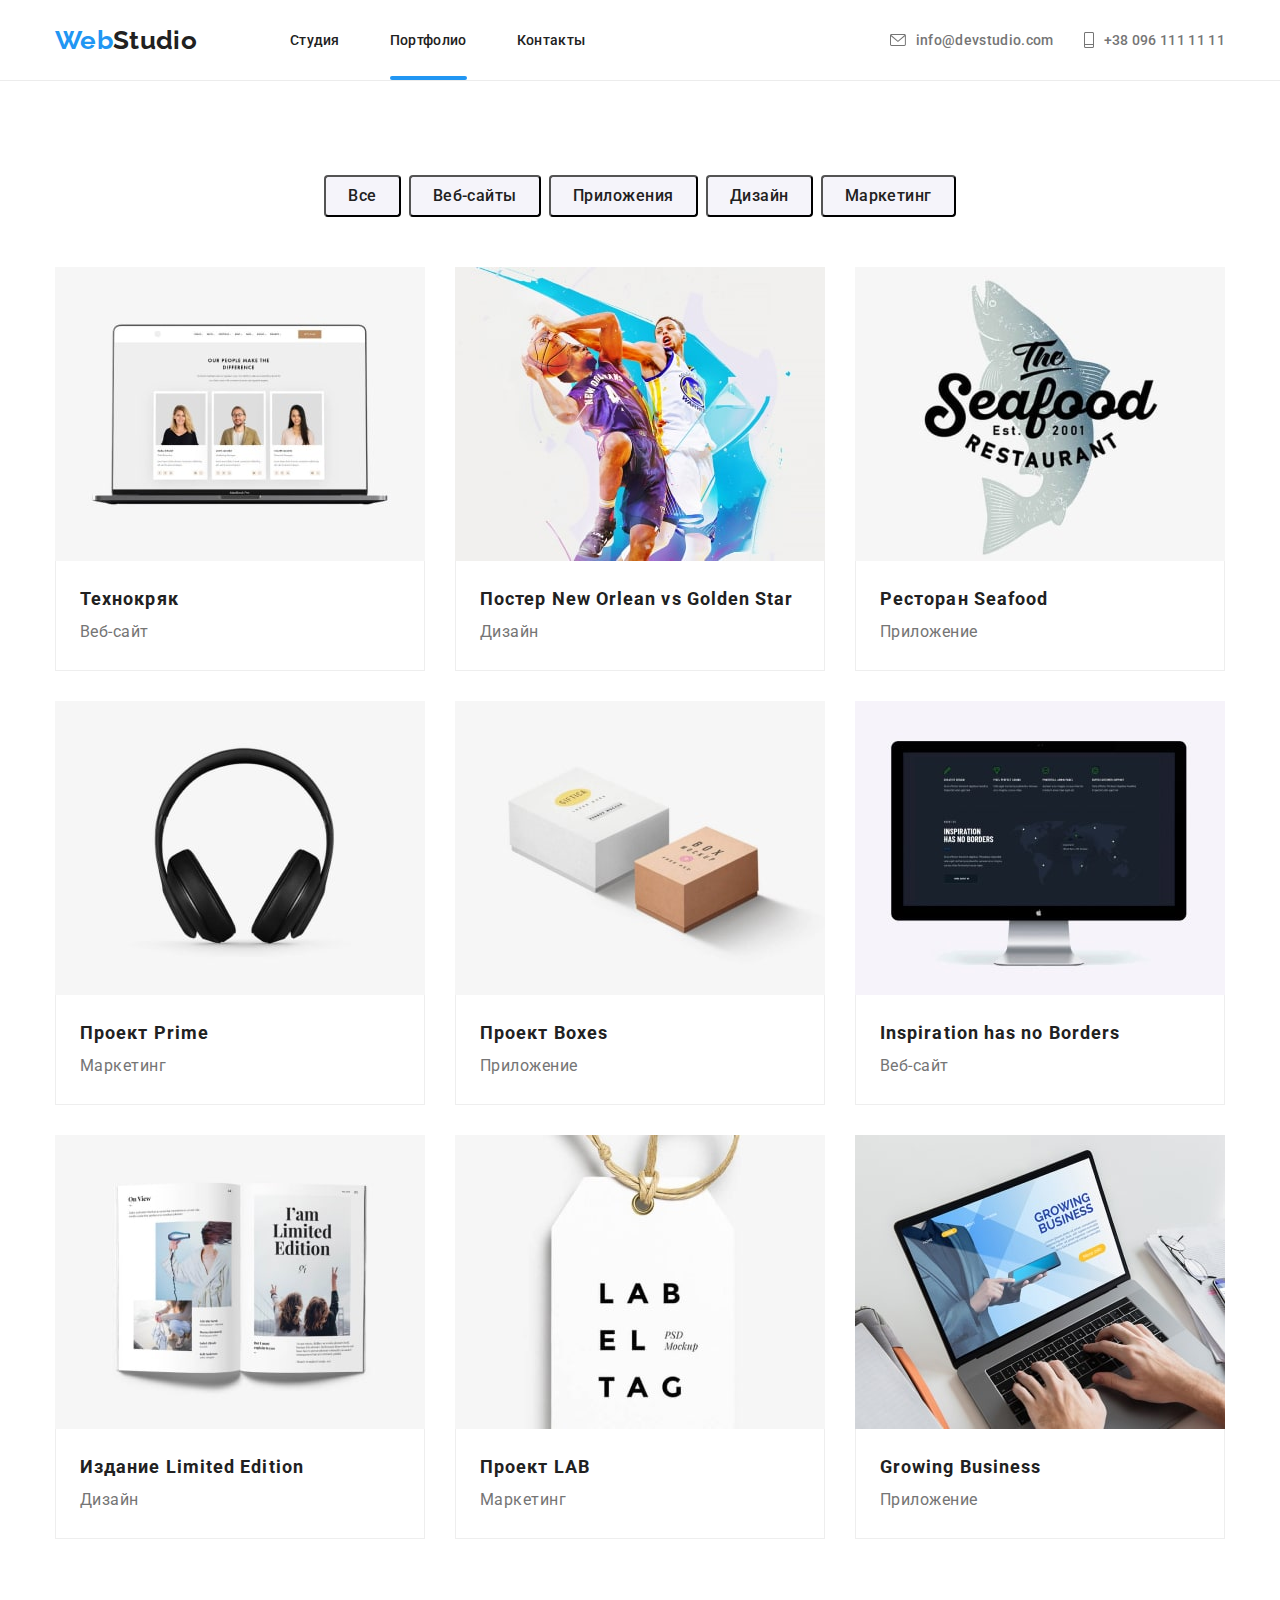
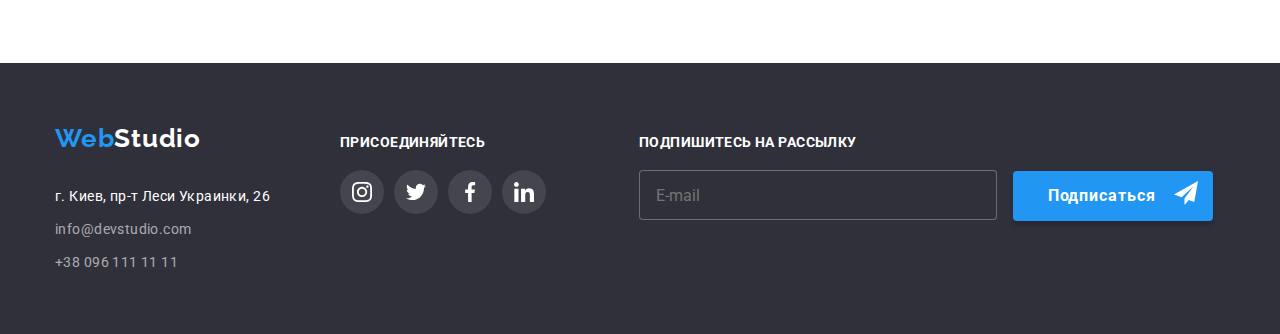
==== portfolio.html @ abc56650 "copy hw6" ====
<!DOCTYPE html>
<html lang="ru">
<head>
    <meta charset="UTF-8">
    <meta http-equiv="X-UA-Compatible" content="IE=edge">
    <meta name="viewport" content="width=device-width, initial-scale=1.0">
    <title>Document</title>
    <link rel="stylesheet" href="css/modern-normalize.css">
    <link rel="stylesheet" href="css/style.css">
    <link href="https://fonts.googleapis.com/css2?family=Raleway:wght@700&family=Roboto:wght@400;500;700;900&display=swap" rel="stylesheet">
</head>
<body>
    <header class="header header-portfolio">
        
        <div class="container header-container">
            <nav class="header-navigation">
                    <a class="navigation-logo" href="#"><span class="logo-blue">Web</span>Studio</a>
                    <ul class="navigation-list">
                        <li  class="navigation-item"><a class="navigation-link" href="index.html">Студия</a></li>
                        <li  class="navigation-item"><a class="navigation-link underline" href="portfolio.html">Портфолио</a></li>
                        <li  class="navigation-item"><a class="navigation-link" href="#">Контакты</a></li>
                    </ul>
            </nav>
            <div class="header-contacts">
                    <div class="header-contacts-container">
                            <a class="header-contact" href="mailto:ifo@devstudio.com">
                                    <svg class="icon-contact icon-email">
                                        <use  href="./images/sprite.svg#icon-email">
                                    </use>
                                </svg>info@devstudio.com
                            </a>
                    </div>
                    <div class="header-contacts-container">
                            <a class="header-contact" href="tel:+380961111111">
                                <svg class="icon-contact icon-phone">
                                    <use  href="./images/sprite.svg#icon-phone"></use>
                                </svg>+38 096 111 11 11
                            </a>
                    </div>
    
            </div>    
        </div>
</header>
    <main>

        <!-- ---------------------------------------------------------PORTFOLIO--------------------------------------------------------- -->
        <section class="portfolio">
            
            <div class="container">
                <ul class="portfolio-menu-list">
                    <li class="portfolio-menu-item"><button class="portfolio-menu-button" type="button">Все</button></li>
                    <li class="portfolio-menu-item"><button class="portfolio-menu-button" type="button">Веб-сайты</button></li>
                    <li class="portfolio-menu-item"><button class="portfolio-menu-button" type="button">Приложения</button></li>
                    <li class="portfolio-menu-item"><button class="portfolio-menu-button" type="button">Дизайн</button></li>
                    <li class="portfolio-menu-item"><button class="portfolio-menu-button" type="button">Маркетинг</button></li>
                </ul>
            
            
                <ul class="portfolio-list">
                    <li class="portfolio-item" >
                        <div class="portfolio-img-container">
                            <img src="./images/img8.jpg" alt="Ноутбук" width="370" height="294">
                            <p class="portfolio-img-text">Технокряк это современная площадка распространения коронавируса. Компании используют эту платформу для цифрового шпионажа и атак на защищённые сервера конкурентов.</p>
                        </div>
                        <div class="portfolio-title-container">
                            <h3 class="portfolio-item-title">Технокряк</h3>
                            <p class="portfolio-item-product">Веб-сайт</p>
                        </div>
                    </li>
                    <li class="portfolio-item" >
                        <div class="portfolio-img-container">
                            <img src="./images/img9.jpg" alt="Баскетбол" width="370" height="294">
                            <p class="portfolio-img-text">Технокряк это современная площадка распространения коронавируса. Компании используют эту платформу для цифрового шпионажа и атак на защищённые сервера конкурентов.</p>
                        </div>
                        <div class="portfolio-title-container">
                            <h3 class="portfolio-item-title">Постер New Orlean vs Golden Star</h3>
                            <p class="portfolio-item-product">Дизайн</p>
                        </div>
                    </li>
                    <li class="portfolio-item" >
                        <div class="portfolio-img-container">
                            <img src="./images/img10.jpg" alt="Емблема Ресторана" width="370" height="294">
                            <p class="portfolio-img-text">Технокряк это современная площадка распространения коронавируса. Компании используют эту платформу для цифрового шпионажа и атак на защищённые сервера конкурентов.</p>   
                        </div>
                        <div class="portfolio-title-container">
                            <h3 class="portfolio-item-title">Ресторан Seafood</h3>
                            <p class="portfolio-item-product">Приложение</p>
                        </div>
                    </li>
                    <li class="portfolio-item" >
                        <div class="portfolio-img-container">
                            <img src="./images/img11.jpg" alt="Наушники" width="370" height="294">
                            <p class="portfolio-img-text">Технокряк это современная площадка распространения коронавируса. Компании используют эту платформу для цифрового шпионажа и атак на защищённые сервера конкурентов.</p>
                        </div>
                        <div class="portfolio-title-container">
                            <h3 class="portfolio-item-title">Проект Prime</h3>
                            <p class="portfolio-item-product">Маркетинг</p>
                        </div>
                    </li>
                    <li class="portfolio-item" >
                        <div class="portfolio-img-container">
                            <img src="./images/img12.jpg" alt="Коробки" width="370" height="294">
                            <p class="portfolio-img-text">Технокряк это современная площадка распространения коронавируса. Компании используют эту платформу для цифрового шпионажа и атак на защищённые сервера конкурентов.</p>
                        </div>
                        <div class="portfolio-title-container">
                            <h3 class="portfolio-item-title">Проект Boxes</h3>
                            <p class="portfolio-item-product">Приложение</p>
                        </div>
                    </li>
                    <li class="portfolio-item" >
                        <div class="portfolio-img-container">
                            <img src="./images/img13.jpg" alt="Аймак" width="370" height="294">
                            <p class="portfolio-img-text">Технокряк это современная площадка распространения коронавируса. Компании используют эту платформу для цифрового шпионажа и атак на защищённые сервера конкурентов.</p>
                        </div>
                        <div class="portfolio-title-container">
                            <h3 class="portfolio-item-title">Inspiration has no Borders</h3>
                            <p class="portfolio-item-product">Веб-сайт</p>
                        </div>
                    </li>
                    <li class="portfolio-item" >
                        <div class="portfolio-img-container">
                            <img src="./images/img14.jpg" alt="Книга" width="370" height="294">
                            <p class="portfolio-img-text">Технокряк это современная площадка распространения коронавируса. Компании используют эту платформу для цифрового шпионажа и атак на защищённые сервера конкурентов.</p>
                        </div>
                        <div class="portfolio-title-container">
                            <h3 class="portfolio-item-title">Издание Limited Edition</h3>
                            <p class="portfolio-item-product">Дизайн</p>
                        </div>
                    </li>
                    <li class="portfolio-item" >
                        <div class="portfolio-img-container">
                            <img src="./images/img15.jpg" alt="Емблема" width="370" height="294">
                            <p class="portfolio-img-text">Технокряк это современная площадка распространения коронавируса. Компании используют эту платформу для цифрового шпионажа и атак на защищённые сервера конкурентов.</p>
                        </div>
                        <div class="portfolio-title-container">
                            <h3 class="portfolio-item-title">Проект LAB</h3>
                            <p class="portfolio-item-product">Маркетинг</p>
                        </div>
                    </li>
                    <li class="portfolio-item" >
                        <div class="portfolio-img-container">
                            <img src="./images/img16.jpg" alt="Ноутбук" width="370" height="294">
                            <p class="portfolio-img-text">Технокряк это современная площадка распространения коронавируса. Компании используют эту платформу для цифрового шпионажа и атак на защищённые сервера конкурентов.</p>
                        </div>
                        <div class="portfolio-title-container">
                            <h3 class="portfolio-item-title">Growing Business</h3>
                            <p class="portfolio-item-product">Приложение</p>
                        </div>
                    </li>
                </ul>
            </div>
        </section>

    </main>

    <!-- -----------------------------------------------------------------FOOTER---------------------------------------------------------- -->
    <footer class="footer">
        <div class="container footer-container">
                <div class="footer-address">
                    <a class="footer-logo" href="#"><span class="logo-blue">Web</span>Studio</a>
                <address class="address">
                    <p class="address-street">г. Киев, пр-т Леси Украинки, 26</p>
                    <a class="address-email" href="mailto:ifo@devstudio.com">info@devstudio.com</a>
                    <a  class="address-phone" href="tel:+380961111111">+38 096 111 11 11</a>
                </address>
                </div>
                <div class="footer-social">
                    <p class="footer-social-title">присоединяйтесь</p>
                <ul class="footer-social-list">
                    <li class="footer-social-item">
                        <a class="footer-social-link" href="#">
                            <svg class="footer-social-link-icon">
                                <use href="./images/sprite.svg#icon-instagram"></use>                                
                            </svg>
                        </a>
                    </li>
                    <li class="footer-social-item">
                        <a class="footer-social-link" href="#">
                            <svg class="footer-social-link-icon">
                                <use href="./images/sprite.svg#icon-twitter"></use>                                
                            </svg>
                        </a>
                    </li>
                    <li class="footer-social-item">
                        <a class="footer-social-link" href="#">
                            <svg class="footer-social-link-icon">
                                <use href="./images/sprite.svg#icon-facebook"></use>                                
                            </svg>
                        </a>
                    </li>
                    <li class="footer-social-item">
                        <a class="footer-social-link" href="#">
                            <svg class="footer-social-link-icon">
                                <use href="./images/sprite.svg#icon-linkedin"></use>                                
                            </svg>
                        </a>
                    </li>
                    
                </ul>
                </div>
                <div class="footer-form-container">
                    <p class="footer-form-title">Подпишитесь на рассылку</p>
                    <div role="group" class="footer-form">
                        <form >
                            <input type="email" name="email" placeholder="E-mail" class="input-button">
                            <button class="button-button">Подписаться
                                <svg class="footer-button-icon">
                                    <use href="./images/sprite.svg#icon-icontelegram"></use>
                                 </svg>
                            </button>
                                
                        </form>
                    </div> 
                </div>                
        </div>
    </footer>
    
</body>
</html>
---- css/style.css ----
body
    {

        font-family: 'Roboto', sans-serif;
        letter-spacing: 0.02em;
    }
 
 a
    {
         text-decoration: none;
         display: block;
    }
 
 ul
    {
        list-style: none;
    }

img
{
    display: block;
}
h1,h2,h3,h4,h5,h6,p,ul,a
{
    margin: 0;
    padding: 0;
}
.visualli-hidden
{
    position: absolute;
    width: 1px;
    height: 1px;
    margin: -1px;
    padding: 0;
    overflow: hidden;
    border: 0;
    clip: rect(0 0 0 0);
}

/*-------------------------------------CONTAINER-------------------------------------------*/
.container
{
    max-width: 1200px;
    margin: 0 auto;
    padding-left: 15px;
    padding-right: 15px;

}

    

                                            /*NAVIGATION*/
.header-container
{
    display: flex;
    align-items: center;
    margin: 0 auto;
    
}
.header-navigation
{
    display: flex;
    align-items: center;

}
.navigation-logo
{
    font-family: 'Raleway', sans-serif;
    font-weight: bold;
    font-size: 26px;
    line-height: calc(31 / 26);
    display: block;
    color: #212121;
        
} 
.logo-blue
{
    color: #2196F3;
}
.navigation-list
{
    display: flex;
    margin-left: 93px;
    
}
.navigation-item:not(:last-child)
{
margin-right: 50px;
}
.navigation-link
{
position: relative;
font-weight: 500;
font-size: 14px;
line-height:calc(16 / 14);
color: #212121;

padding: 32px 0;

transition: color 250ms cubic-bezier(0.4, 0, 0.2, 1);

}
.navigation-link:hover,.navigation-link:focus
{
    color: #2196F3;    
}
.navigation-link.underline::after
{
    position: absolute;
    bottom:0;
    
    content: " ";
    background: #2196F3;
    border-radius: 2px;
    display: block;
    width: 100%;
    height: 4px;
}
                             

.header-contacts
{
    display: flex;
    margin-left: auto;
    align-items: center;
}
.header-contacts-container
{
    display: flex;
    
}
.header-contacts-container:not(:last-child)
{
    margin-right: 30px;
}
.header-contact
{
font-weight: 500;
font-size:14px;;
line-height: calc(16 / 14);
color: #757575;

padding: 32px 0;

display: flex;
align-items: center;

    transition: color 250ms cubic-bezier(0.4, 0, 0.2, 1), fill 250ms cubic-bezier(0.4, 0, 0.2, 1);
}
.icon-contact
{
    transition: fill 250ms cubic-bezier(0.4, 0, 0.2, 1)
}
.icon-email
{
    width: 16px;
    height: 12px;
    fill: #757575;

    margin-right: 10px;
}
.icon-phone
{
    width: 10px;
    height: 16px;
    fill: #757575;

    margin-right: 10px;
}




.header-contact:not(:last-child)
{
    margin-right: 50px;
    
}

.header-portfolio
{
    border-bottom: 1px solid #ECECEC;
}
.header-contacts-container:hover .header-contact
{
    color:  #2196F3;
}
.header-contacts-container:hover .icon-contact
{
    fill:  #2196F3;
}
.header-contact:focus
{
    color: #2196F3;
}
.header-contact:focus .icon-contact
{
    fill: #2196F3;
}


/*---------------------------------------------------SECTION 1---------------------------------------------------*/


.number1
{
    background-image: linear-gradient(to right,rgba(47, 48, 58, 0.4),rgba(47, 48, 58, 0.4) ), url("../images/img17.jpg");
    max-width: 1600px;
    height: 600px;
    margin-right: auto;
    margin-left: auto;
    background-repeat: no-repeat;
    background-position: center;
}

.number1-container
{
    
    max-width: 100%; 
    height: 600px;
    display: flex;
    flex-direction: column;
    align-items: center;
    justify-content: center;
    
}
.number1-title
{
    margin: 0;
    font-weight: 900;
    font-size: 44px;
    width: 696px;
    line-height: calc(60 / 44);
    text-align: center;
    letter-spacing: 0.06em;
    text-transform: uppercase;
    color: #FFFFFF;
}
.number1-button
{
    width: 200px;
    height: 50px;
    cursor: pointer;
    font-weight: bold;
    font-size: 16px;
    line-height: calc(30 / 16);
    display: flex;
    align-items: center;
    text-align: center;
    letter-spacing: 0.06em;
    color: #FFFFFF;
    background-color: #2196F3;
    box-shadow: 0px 4px 4px rgba(0, 0, 0, 0.15);
    border-radius: 4px;
    border:none;
    margin-top: 40px;
    padding-left: 32px;

}



/*---------------------------------------------------SECTION FEATURES------------------------------------------------------------*/
.features
{
    padding-top: 94px;
}
.features-list
{
    display: flex;
}
.features-item
{
    width: 270px;
}

.features-item:not(:last-child)
{
    margin-right: 30px;
}
.features-title
{
font-weight: bold;
font-size: 14px;
line-height: calc(16 / 14);
letter-spacing: 0.03em;
text-transform: uppercase;
color: #212121;
}
.features-discription
{
font-weight: normal;
font-size: 14px;
line-height: calc(24 / 14);
letter-spacing: 0.03em;
color: #757575;

margin-top: 10px;

}
/*                                                                      fuateres before after*/
.features-item::before{
    content: "";
    width: 270px;
    height: 120px;
    background-color: chocolate;
    display: block;
    background-color: #F5F4FA;
    border-radius: 4px;
    margin-bottom: 30px;

    background-repeat: no-repeat;
    background-position: center;
    background-size: auto;
}
.features-item:nth-child(1)::before
{
    background-image: url(../images/antenna.png);
}
.features-item:nth-child(2)::before
{
    background-image: url(../images/clock.png);
}
.features-item:nth-child(3)::before
{
    background-image: url(../images/diagram.png);
}
.features-item:nth-child(4)::before
{
    background-image: url(../images/astronaut.png);
}

/*-----------------------------------------------------SECTION ABOUT---------------------------------------------------------------*/

.about
{
    padding-top: 94px;
    padding-bottom: 94px;
}
.about-list
{
    margin: 0;
    padding: 0;
    display: flex;

    margin-top: 50px;
}
.about-item
{
    position: relative;
}
.about-item:not(:last-child)
{
    margin-right: 30px;
}
.about-title
{
margin: 0;
text-align: center;
font-weight: bold;
font-size: 36px;
line-height: calc(42 / 36);
letter-spacing: 0.03em;
color: #212121;
}
.about-item-subtitle
{
    width: 370px;
    height: 70px;
    background: rgba(47, 48, 58, 0.8);
    color: #FFFFFF;
    font-family: Roboto;
    font-weight: bold;
    font-size: 14px;
    line-height: calc(16 / 14);
    letter-spacing: 0.03em;
    text-transform: uppercase;
    padding-left: 83px;
    padding-top: 27px;

    position: absolute;
    bottom: 0;
}
/*------------------------------------------------------SECTION TEAM--------------------------------------------------------------*/
.team
{
    padding-top: 94px;
    padding-bottom: 94px;
    background-color:  #F5F4FA;  
}
.container-team
{
    
    display: flex;
    flex-wrap: wrap;
     
}
.team-title
{
font-weight: bold;
font-size: 36px;
line-height: calc(42 / 36);
letter-spacing: 0.03em;
margin: 0 auto 50px;
color: #212121;
}

.team-list
{
    display: flex;
    padding: 0;

}
.team-item
{
    background-color: #FFFFFF;
    box-shadow: 0px 1px 3px rgba(0, 0, 0, 0.12), 0px 1px 1px rgba(0, 0, 0, 0.14), 0px 2px 1px rgba(0, 0, 0, 0.2);
    border-radius: 0px 0px 4px 4px;
    
}
.team-item:not(:last-child)
{
    margin-right: 30px;
    
}
.container-card-team
{
    padding-top: 30px;
    padding-bottom: 30px;
}
.team-name
{
font-weight: 500;
font-size: 16px;
text-align: center;
line-height: calc(19 / 16);
letter-spacing: 0.03em;
color: #212121;



}
.team-position
{
margin-top: 10px;

font-weight: normal;
font-size: 16px;
line-height: calc(19 / 16);
text-align: center;
letter-spacing: 0.03em;
color: #757575;




}
.team-icon-list
{
    display: flex;
    margin-top: 16px;
    padding-left: 30px;
    
}
.team-social-link
{
    width: 44px;
    height: 44px;
    border-radius: 50%;
    display: flex;
    align-items: center;
    justify-content: center;

    transition: background-color 250ms cubic-bezier(0.4, 0, 0.2, 1);
}
.team-icon-item-svg
{
    width: 20px;
    height: 20px;
    fill: #AFB1B8;

    transition: fill 250ms cubic-bezier(0.4, 0, 0.2, 1);
}
.team-icon-item:not(:last-child)
{
    margin-right: 10px;
}
.team-social-link:hover , .team-social-link:focus
{
    background-color: #2196F3;
}
.team-social-link:hover .team-icon-item-svg , .team-social-link:focus .team-icon-item-svg
{
    fill: #FFFFFF;
}










/*                                                              REGULAR CUSTOMERS                                                       */
.regular-customers
{
    padding-top: 94px;
    padding-bottom: 94px;
}
.regular-customers-title
{
    font-family: Roboto;
    font-style: normal;
    font-weight: bold;
    font-size: 36px;
    line-height: calc(42 / 36);
    text-align: center;
    letter-spacing: 0.03em;
    color: #212121;
}
.regular-customers-list
{
    margin-top: 50px;
    display: flex;
}

.regular-customers-link
{
    width: 170px;
    height: 92px;
    border: 1px solid #AFB1B8;
    border-radius: 4px;
    display: flex;
    align-items: center;
    justify-content: center;

    transition: border-color 250ms cubic-bezier(0.4, 0, 0.2, 1);
    
}
.regular-customers-item:not(:last-child)
{
    margin-right: 30px;
}

.regular-customers-icon
{
    width: 106px;
    height: 60px;
    fill: #AFB1B8;

    transition: fill 250ms cubic-bezier(0.4, 0, 0.2, 1);
}
.regular-customers-link:hover ,.regular-customers-link:focus
{
    border-color: #2196F3;
}
.regular-customers-link:hover .regular-customers-icon ,.regular-customers-link:focus .regular-customers-icon
{
    fill: #2196F3;
}


/*------------------------------------------------------------FOOTER----------------------------------------------------------------*/


.footer 
{
    max-width: 100%;
    padding-top: 60px;
    padding-bottom: 60px;
    background-color: #2F303A;
    
}
.footer-container
{
    display: flex;
    align-items: baseline;

}
.footer-address
{
    margin-right: 70px;
}
.footer-logo
{
font-family: 'Raleway', sans-serif;
font-weight: bold;
font-size: 26px;
line-height: calc(31 / 26);
letter-spacing: 0.03em;
color: #ffffff;


}
.address
{
    margin-top: 30px;
}
.address-street
{
font-style: normal;
font-weight: normal;
font-size: 14px;
line-height: calc(24 / 14);
letter-spacing: 0.03em;
color: #FFFFFF;



}
.address-email ,.address-phone
{
font-style:normal;
font-family: 'Roboto', sans-serif;
font-weight:400;
font-size: 14px;
line-height: calc(24 / 14);
letter-spacing: 0.03em;
color: rgba(255, 255, 255, 0.6);

margin-top: 9px;
}

.footer-social-title
{
    font-family: Roboto;
    font-style: normal;
    font-weight: bold;
    font-size: 14px;
    line-height: calc(16 / 14);
    letter-spacing: 0.03em;
    text-transform: uppercase;

    color: #FFFFFF;
}
.footer-social-list
{
    display: flex;
    margin-top:20px ;
}
.footer-social-link
{
    display: flex;
    width: 44px;
    height: 44px;
    align-items: center;
    justify-content: center;
    border-radius: 50%;
    background-color: rgba(255, 255, 255, 0.1);

    transition: background-color 250ms cubic-bezier(0.4, 0, 0.2, 1);
}
.footer-social-item:not(:last-child)
{
    margin-right: 10px;
}
.footer-social-link:hover , .footer-social-link:focus
{
    background-color: #2196F3;
}

.footer-social-link-icon
{
    width: 20px;
    height: 20px;
    fill: #FFFFFF;
}

.footer-form-container
{
    position: relative;
    margin-left: 93px;   
   
}
.footer-form-title{
    font-family: Roboto;
    font-style: normal;
    font-weight: bold;
    font-size: 14px;
    line-height: calc(16 / 14);
    letter-spacing: 0.03em;
    text-transform: uppercase;
    color: #FFFFFF;
}
.footer-form{
    margin-top: 20px;
}
.footer-button-container{
    margin-top: 20px;
    display: flex;
    justify-content: center;
    display: block;
}
.input-button{
    padding-left: 16px;
    width: 358px;
    height: 50px;

    border-radius: 4px;
    border: 1px solid rgba(255, 255, 255, 0.3);
    background-color:#2F303A;
    color: #FFFFFF;
}

.button-button{

    position: relative;
    margin-left: 12px;  
    width: 200px;
    height: 50px;
    padding-right: 29px;

    background-color: #2196F3;
    box-shadow: 0px 4px 4px rgba(0, 0, 0, 0.15);
    border-radius: 4px;
    border: none;
    cursor: pointer;
    font-family: Roboto;
    font-style: normal;
    font-weight: bold;
    font-size: 16px;
    line-height:calc(30 / 16);
    letter-spacing: 0.06em;

    color: #FFFFFF;
}

.footer-button-icon{
    position: absolute;
    top: 10px;
    right: 15px;
    width: 24px;
    height: 24px;
}






/*---------------------------------------------------page PORTFOLIO---------------------------------*/
.header-portfolio
{
    border-bottom: 1px solid #ECECEC;
}
.portfolio
{
    padding-top: 94px;
    padding-bottom: 94px;
}
.portfolio-menu-list
{
    display: flex;
    justify-content: center;
}
.portfolio-menu-item:not(:last-child)
{
    margin-right: 8px;
   
}
.portfolio-menu-button
{
font-family: 'Roboto', sans-serif;
width: 100%;
font-weight: 500;
font-size: 16px;
line-height: calc(26 / 16);
text-align: center;
letter-spacing: 0.03em;
color: #212121;
background: #F5F4FA;
border-radius: 4px;

cursor: pointer;
padding-top: 6px;
padding-left: 22px;
padding-bottom: 6px;
padding-right: 22px;

transition: background-color 250ms cubic-bezier(0.4, 0, 0.2, 1), color 250ms cubic-bezier(0.4, 0, 0.2, 1), box-shadow 250ms cubic-bezier(0.4, 0, 0.2, 1);


}

.portfolio-menu-button:hover,.portfolio-menu-button:focus
{
    background-color: #2196F3;
    color: #FFFFFF;
    box-shadow: 0px 3px 1px rgba(0, 0, 0, 0.1), 0px 1px 2px rgba(0, 0, 0, 0.08), 0px 2px 2px rgba(0, 0, 0, 0.12);
}

/*----------------------------------------------------------portfolio list -------------------------------*/


.portfolio-item
{
    cursor: pointer;
}
.portfolio-img-container
{
    position: relative;
    overflow: hidden;
}


.portfolio-img-text
{
    position: absolute;
    top: 0;
    left: 0;
    width: 100%;
    height: 100%;
    
    display: block;
    font-family: Roboto;
    font-style: normal;
    font-weight: normal;
    font-size: 18px;
    line-height: calc(28 / 18);
    letter-spacing: 0.03em;
    padding: 63px 24px;
    color: #FFFFFF;
    background-color: rgba(33, 150, 243, 0.9);
    

    transform: translateY(100%);
    transition: transform 250ms linear;
    
}
.portfolio-item:hover .portfolio-img-text
{
    transform: translateY(0);
    
}

.portfolio-list
{
    display: flex;
    flex-wrap: wrap;
    margin-top: 50px;
    margin-left: -30px;
    
}
.portfolio-item
{
    flex-basis: calc((100% / 3) - 30px);
    margin-left: 30px;
    margin-bottom: 30px;
}
.portfolio-item:hover
{
  
    box-shadow: 0px 1px 1px rgba(0, 0, 0, 0.12), 0px 4px 4px rgba(0, 0, 0, 0.06), 1px 4px 6px rgba(0, 0, 0, 0.16);
}
.portfolio-title-container
{
    
    width: 370px;
    height: 110px;
    padding-top: 20px;
    padding-left: 24px;
    padding-bottom: 20px;
    border: 1px solid #EEEEEE;
    border-top: transparent;
    
}
.portfolio-item-title
{
font-weight: bold;
font-size: 18px;
line-height: calc(36 / 18);
letter-spacing: 0.06em;
color: #212121;

}
.portfolio-item-product
{
font-weight: normal;
font-size: 16px;
line-height: calc(30 / 16);
letter-spacing: 0.03em;
color: #757575;

}



/*------------------------------------MODALKA--------------------------                                            */





.backdrop
{
    position: fixed;
    top: 0;
    left: 0;
    
    width: 100vw;
    height: 100vh;
    background-color: rgba(0, 0, 0, 0.2);

    transition: visibility 250ms cubic-bezier(0.4, 0, 0.2, 1) , opacity 250ms cubic-bezier(0.4, 0, 0.2, 1);
}

.modal
{
    position: absolute;
    top: 50%;
    left: 50%;
    transform: translate(-50% ,-50%);
    width: 528px;
    min-height: 581px;

    background: #FFFFFF;
    box-shadow: 0px 1px 3px rgba(0, 0, 0, 0.12), 0px 1px 1px rgba(0, 0, 0, 0.14), 0px 2px 1px rgba(0, 0, 0, 0.2);
    border-radius: 4px;
}
.backdrop.is-hidden
{
    visibility: hidden;
    opacity: 0;
    pointer-events: 0;
}
.btn-close
{
    position: absolute;
    top: 8px;
    right: 8px;
    width: 30px;
    height: 30px;
    background-color: #FFFFFF;
    border-radius: 50%;
    border: 1px solid rgba(0, 0, 0, 0.1);
    cursor: pointer;
}
.btn-close:hover > .btn-close-icon , .btn-close:focus > .btn-close-icon
{
    fill:#2196F3;
}
.btn-close-icon{
    width: 11px;
    height: 11px;
    fill: #000000;
    transition: fill 250ms cubic-bezier(0.4, 0, 0.2, 1);
}

.modal-group{
    width: 448px;
    margin: 0 auto;
}
.modal-form{
    margin-top: 40px;
}
.modal-form-title{
    font-family: Roboto;
    font-style: normal;
    font-weight: bold;
    font-size: 20px;
    line-height: calc(23 / 20);
    text-align: center;
    letter-spacing: 0.03em;

color: #212121;
}

.form-field
{
    margin-top: 12px;
}
.input-wrapper
{
    display: block;
    position: relative;
}
.input{
    display: block;
    width: 100%;
    height: 40px;
    padding-left: 42px;
    margin-top: 4px;
    border: 1px solid rgba(33, 33, 33, 0.2);
    border-radius: 4px;
    outline: none;
    transition: border 250ms cubic-bezier(0.4, 0, 0.2, 1);
    
}




.input:focus {
    border: 1px solid #2196F3;
}
.input:focus +.modal-icon{
    fill:  #2196F3;
}
.modal-icon{
    position: absolute;
    left: 15px;
    top: 50%;
    transform: translateY(-50%);
    width: 18px;
    height: 18px;
    transition: fill 250ms cubic-bezier(0.4, 0, 0.2, 1);
}
.textarea-coment
{
    height: 120px;
    padding: 12px 16px;
    resize: none;
    font-family: Roboto;
    font-style: normal;
    font-weight: normal;
    font-size: 12px;
    line-height: calc(14 / 12);
    letter-spacing: 0.01em;

    color: rgba(117, 117, 117, 0.5);
}
.form-checkbox{
    margin-top: 20px;
    
    
}
.check-icon
{
    width: 11px;
    height: 8px;
    fill:#FFFFFF
}
.label
{
    font-family: Roboto;
    font-style: normal;
    font-weight: normal;
    font-size: 12px;
    line-height: calc(14 / 12);
    letter-spacing: 0.01em;
    color: #757575;
}

.checkbox-text span
{
    display: flex;
    justify-content:center;
    align-items: center;
    margin-right: 8px;
    width: 16px;
    height: 15px;
    border-radius: 2px;
    border: 1px solid #212121;;
    transition: background-color 250ms cubic-bezier(0.4, 0 ,0.2, 1);
}
.checkbox-text
{
    display: flex;
    align-items: center;
    font-family: Roboto;
    font-style: normal;
    font-weight: normal;
    font-size: 14px;
    line-height: calc(24 / 14);
    letter-spacing: 0.03em;
    color: #757575;
    
}
.input-checkbox:checked + .checkbox-text span
{
    background-color:#2196F3;
    border: none;
}
.checkbox-label-link{
    margin-left: 4px;
    display:inline;
    text-decoration: underline;
    color:#2196F3;;


}
.modal-button{
    display: block;
    margin: 30px auto 40px auto;
    width: 200px;
    height: 50px; 

    cursor: pointer;
    background-color: #2196F3;
    border: 0;
    box-shadow: 0px 4px 4px rgba(0, 0, 0, 0.15);
    border-radius: 4px;
    color: #FFFFFF;
}
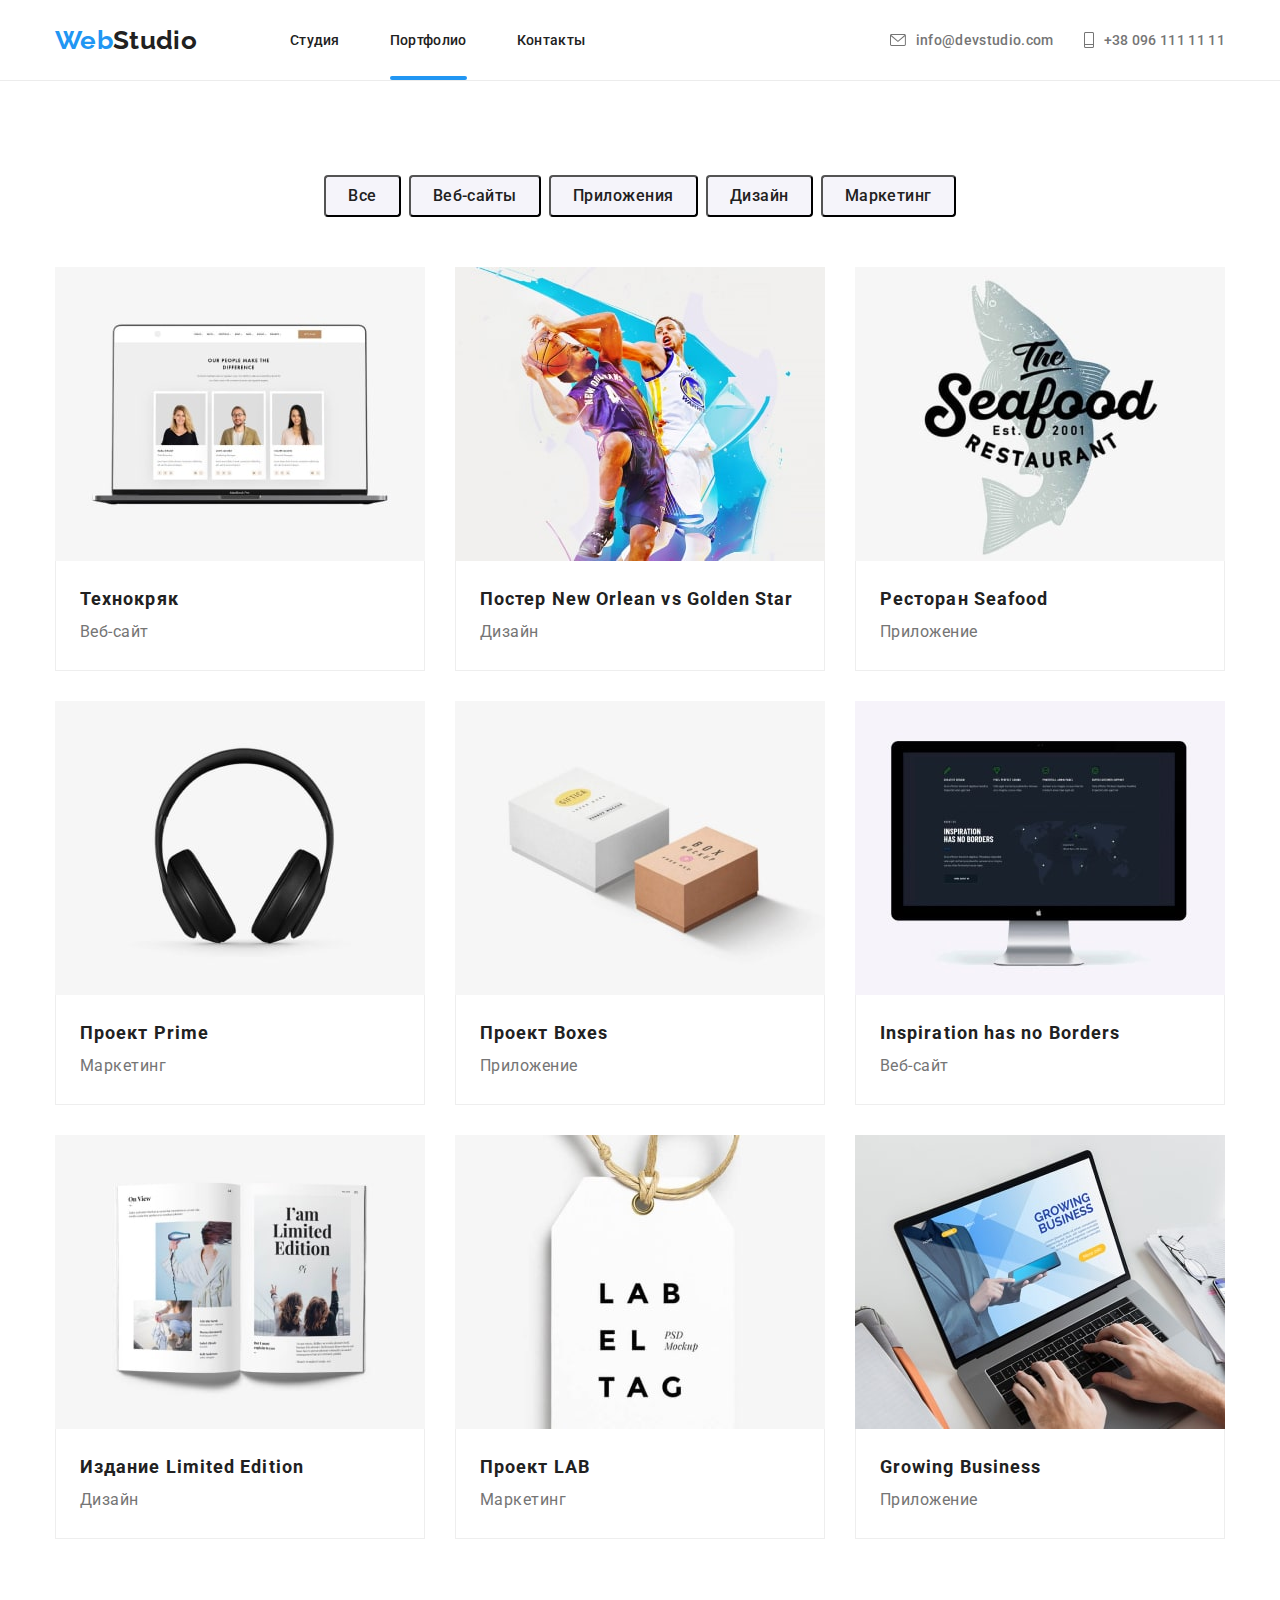
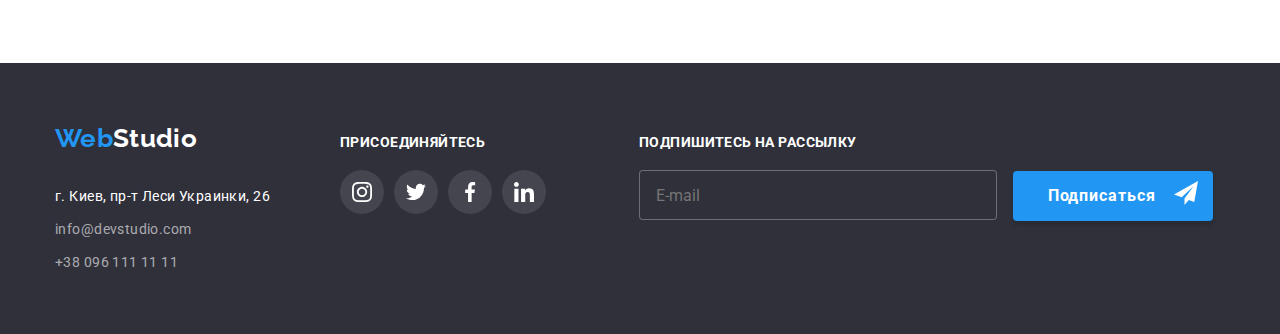
==== commit 199f8f35: "BEM" ====
--- a/portfolio.html
+++ b/portfolio.html
@@ -10,29 +10,29 @@
     <link href="https://fonts.googleapis.com/css2?family=Raleway:wght@700&family=Roboto:wght@400;500;700;900&display=swap" rel="stylesheet">
 </head>
 <body>
-    <header class="header header-portfolio">
+    <header class="page-header page-header__portfolio">
         
-        <div class="container header-container">
-            <nav class="header-navigation">
-                    <a class="navigation-logo" href="#"><span class="logo-blue">Web</span>Studio</a>
-                    <ul class="navigation-list">
-                        <li  class="navigation-item"><a class="navigation-link" href="index.html">Студия</a></li>
-                        <li  class="navigation-item"><a class="navigation-link underline" href="portfolio.html">Портфолио</a></li>
-                        <li  class="navigation-item"><a class="navigation-link" href="#">Контакты</a></li>
+        <div class="container page-header__container">
+            <nav class="navigation">
+                    <a class="logo" href="#"><span class="logo__color">Web</span>Studio</a>
+                    <ul class="navigation__list">
+                        <li  class="navigation__item"><a class="navigation__link " href="index.html">Студия</a></li>
+                        <li  class="navigation__item"><a class="navigation__link navigation__link_underline" href="portfolio.html">Портфолио</a></li>
+                        <li  class="navigation__item"><a class="navigation__link" href="#">Контакты</a></li>
                     </ul>
             </nav>
-            <div class="header-contacts">
-                    <div class="header-contacts-container">
-                            <a class="header-contact" href="mailto:ifo@devstudio.com">
-                                    <svg class="icon-contact icon-email">
+            <div class="page-contact">
+                    <div class="page-contact__container">
+                            <a class="page-contact__link" href="mailto:ifo@devstudio.com">
+                                    <svg class="page-contact__icon page-contact__icon_mailsize">
                                         <use  href="./images/sprite.svg#icon-email">
                                     </use>
                                 </svg>info@devstudio.com
                             </a>
                     </div>
-                    <div class="header-contacts-container">
-                            <a class="header-contact" href="tel:+380961111111">
-                                <svg class="icon-contact icon-phone">
+                    <div class="page-contact__container">
+                            <a class="page-contact__link" href="tel:+380961111111">
+                                <svg class="page-contact__icon page-contact__icon_phonesize">
                                     <use  href="./images/sprite.svg#icon-phone"></use>
                                 </svg>+38 096 111 11 11
                             </a>
@@ -155,42 +155,42 @@
 
     <!-- -----------------------------------------------------------------FOOTER---------------------------------------------------------- -->
     <footer class="footer">
-        <div class="container footer-container">
-                <div class="footer-address">
-                    <a class="footer-logo" href="#"><span class="logo-blue">Web</span>Studio</a>
+        <div class="container footer__container">
+                <div class="footer__address">
+                    <a class="logo logo_color--white" href="#"><span class="logo__color">Web</span>Studio</a>
                 <address class="address">
-                    <p class="address-street">г. Киев, пр-т Леси Украинки, 26</p>
-                    <a class="address-email" href="mailto:ifo@devstudio.com">info@devstudio.com</a>
-                    <a  class="address-phone" href="tel:+380961111111">+38 096 111 11 11</a>
+                    <p class="address__street">г. Киев, пр-т Леси Украинки, 26</p>
+                    <a class="address__email" href="mailto:ifo@devstudio.com">info@devstudio.com</a>
+                    <a  class="address__phone" href="tel:+380961111111">+38 096 111 11 11</a>
                 </address>
                 </div>
                 <div class="footer-social">
-                    <p class="footer-social-title">присоединяйтесь</p>
-                <ul class="footer-social-list">
-                    <li class="footer-social-item">
-                        <a class="footer-social-link" href="#">
-                            <svg class="footer-social-link-icon">
+                    <p class="footer-social__title">присоединяйтесь</p>
+                <ul class="icon-list footer__icon-list">
+                    <li class="icon-list__item">
+                        <a class="icon-list__link icon-list__link--background" href="#">
+                            <svg class="icon-list__icon icon-list__icon--fill">
                                 <use href="./images/sprite.svg#icon-instagram"></use>                                
                             </svg>
                         </a>
                     </li>
-                    <li class="footer-social-item">
-                        <a class="footer-social-link" href="#">
-                            <svg class="footer-social-link-icon">
+                    <li class="icon-list__item ">
+                        <a class="icon-list__link icon-list__link--background" href="#">
+                            <svg class="icon-list__icon icon-list__icon--fill">
                                 <use href="./images/sprite.svg#icon-twitter"></use>                                
                             </svg>
                         </a>
                     </li>
-                    <li class="footer-social-item">
-                        <a class="footer-social-link" href="#">
-                            <svg class="footer-social-link-icon">
+                    <li class="icon-list__item">
+                        <a class="icon-list__link icon-list__link--background" href="#">
+                            <svg class="icon-list__icon icon-list__icon--fill">
                                 <use href="./images/sprite.svg#icon-facebook"></use>                                
                             </svg>
                         </a>
                     </li>
-                    <li class="footer-social-item">
-                        <a class="footer-social-link" href="#">
-                            <svg class="footer-social-link-icon">
+                    <li class="icon-list__item">
+                        <a class="icon-list__link icon-list__link--background" href="#">
+                            <svg class="icon-list__icon icon-list__icon--fill">
                                 <use href="./images/sprite.svg#icon-linkedin"></use>                                
                             </svg>
                         </a>
@@ -198,20 +198,20 @@
                     
                 </ul>
                 </div>
-                <div class="footer-form-container">
-                    <p class="footer-form-title">Подпишитесь на рассылку</p>
-                    <div role="group" class="footer-form">
+                <div class="footer-form__container">
+                    <p class="footer-form__title">Подпишитесь на рассылку</p>
+                    <div role="group" class="footer-form__wrapper">
                         <form >
-                            <input type="email" name="email" placeholder="E-mail" class="input-button">
-                            <button class="button-button">Подписаться
-                                <svg class="footer-button-icon">
+                            <input type="email" name="email" placeholder="E-mail" class="footer-form__input-button">
+                            <button class="footer-form__button-button">Подписаться
+                                <svg class="footer-form__icon">
                                     <use href="./images/sprite.svg#icon-icontelegram"></use>
                                  </svg>
                             </button>
                                 
                         </form>
                     </div> 
-                </div>                
+                </div>
         </div>
     </footer>
     
--- a/css/style.css
+++ b/css/style.css
@@ -1,6 +1,13 @@
 
- 
- body
+:root 
+{
+    --blue-color:#2196F3;
+    --dark-color:#212121;
+    --silver-dark-color:#757575;
+    --white-color:#FFFFFF;
+    --regular_customers-color:#AFB1B8;
+}
+body
     {
 
         font-family: 'Roboto', sans-serif;
@@ -52,44 +59,44 @@
     
 
                                             /*NAVIGATION*/
-.header-container
+.page-header__container
 {
     display: flex;
     align-items: center;
     margin: 0 auto;
     
 }
-.header-navigation
+.navigation
 {
     display: flex;
     align-items: center;
 
 }
-.navigation-logo
+.logo
 {
     font-family: 'Raleway', sans-serif;
     font-weight: bold;
     font-size: 26px;
     line-height: calc(31 / 26);
     display: block;
-    color: #212121;
+    color:var(--dark-color);
         
 } 
-.logo-blue
-{
-    color: #2196F3;
-}
-.navigation-list
+.logo__color
+{
+    color:var(--blue-color);
+}
+.navigation__list
 {
     display: flex;
     margin-left: 93px;
     
 }
-.navigation-item:not(:last-child)
+.navigation__item:not(:last-child)
 {
 margin-right: 50px;
 }
-.navigation-link
+.navigation__link
 {
 position: relative;
 font-weight: 500;
@@ -102,17 +109,17 @@
 transition: color 250ms cubic-bezier(0.4, 0, 0.2, 1);
 
 }
-.navigation-link:hover,.navigation-link:focus
-{
-    color: #2196F3;    
-}
-.navigation-link.underline::after
+.navigation__link:hover,.navigation__link:focus
+{
+    color:var(--blue-color);    
+}
+.navigation__link.navigation__link_underline::after
 {
     position: absolute;
     bottom:0;
     
     content: " ";
-    background: #2196F3;
+    background: var(--blue-color);
     border-radius: 2px;
     display: block;
     width: 100%;
@@ -120,84 +127,71 @@
 }
                              
 
-.header-contacts
+.page-contact
 {
     display: flex;
     margin-left: auto;
     align-items: center;
 }
-.header-contacts-container
-{
-    display: flex;
-    
-}
-.header-contacts-container:not(:last-child)
+.page-contact__container
+{
+    display: flex;
+    
+}
+.page-contact__container:not(:last-child)
 {
     margin-right: 30px;
 }
-.header-contact
-{
-font-weight: 500;
-font-size:14px;;
-line-height: calc(16 / 14);
-color: #757575;
-
-padding: 32px 0;
-
-display: flex;
-align-items: center;
+.page-contact__link
+{
+    display: flex;
+    align-items: center;
+    padding: 32px 0;
+    font-weight: 500;
+    font-size:14px;;
+    line-height: calc(16 / 14);
+    color: var(--silver-dark-color);
+
 
     transition: color 250ms cubic-bezier(0.4, 0, 0.2, 1), fill 250ms cubic-bezier(0.4, 0, 0.2, 1);
 }
-.icon-contact
-{
+.page-contact__icon
+{
+    margin-right: 10px;
+    fill: var(--silver-dark-color);
+
     transition: fill 250ms cubic-bezier(0.4, 0, 0.2, 1)
 }
-.icon-email
+.page-contact__icon_mailsize
 {
     width: 16px;
     height: 12px;
-    fill: #757575;
-
-    margin-right: 10px;
-}
-.icon-phone
+}
+.page-contact__icon_phonesize
 {
     width: 10px;
-    height: 16px;
-    fill: #757575;
-
-    margin-right: 10px;
-}
-
-
-
-
-.header-contact:not(:last-child)
-{
-    margin-right: 50px;
-    
-}
-
-.header-portfolio
+    height: 16px;  
+}
+
+.page-header__portfolio
 {
     border-bottom: 1px solid #ECECEC;
 }
-.header-contacts-container:hover .header-contact
-{
-    color:  #2196F3;
-}
-.header-contacts-container:hover .icon-contact
-{
-    fill:  #2196F3;
-}
-.header-contact:focus
-{
-    color: #2196F3;
-}
-.header-contact:focus .icon-contact
-{
-    fill: #2196F3;
+.page-contact__container:hover .page-contact__link
+{
+    color:var(--blue-color);
+}
+.page-contact__container:hover .page-contact__icon
+{
+    fill:var(--blue-color);
+}
+.page-contact__link:focus
+{
+    color:var(--blue-color);
+}
+.page-contact__link:focus .page-contact__icon
+{
+    fill:var(--blue-color);
 }
 
 
@@ -215,7 +209,7 @@
     background-position: center;
 }
 
-.number1-container
+.number1__container
 {
     
     max-width: 100%; 
@@ -226,7 +220,7 @@
     justify-content: center;
     
 }
-.number1-title
+.number1__title
 {
     margin: 0;
     font-weight: 900;
@@ -236,9 +230,9 @@
     text-align: center;
     letter-spacing: 0.06em;
     text-transform: uppercase;
-    color: #FFFFFF;
-}
-.number1-button
+    color:var(--white-color);
+}
+.number1__button
 {
     width: 200px;
     height: 50px;
@@ -250,7 +244,7 @@
     align-items: center;
     text-align: center;
     letter-spacing: 0.06em;
-    color: #FFFFFF;
+    color: var(--white-color);
     background-color: #2196F3;
     box-shadow: 0px 4px 4px rgba(0, 0, 0, 0.15);
     border-radius: 4px;
@@ -267,45 +261,44 @@
 {
     padding-top: 94px;
 }
-.features-list
-{
-    display: flex;
-}
-.features-item
+.features__list
+{
+    display: flex;
+}
+.features__item
 {
     width: 270px;
 }
 
-.features-item:not(:last-child)
+.features__item:not(:last-child)
 {
     margin-right: 30px;
 }
-.features-title
+.features__title
 {
 font-weight: bold;
 font-size: 14px;
 line-height: calc(16 / 14);
 letter-spacing: 0.03em;
 text-transform: uppercase;
-color: #212121;
-}
-.features-discription
+color:var(--dark-color);
+}
+.features__discription
 {
 font-weight: normal;
 font-size: 14px;
 line-height: calc(24 / 14);
 letter-spacing: 0.03em;
-color: #757575;
+color: var(--silver-dark-color);
 
 margin-top: 10px;
 
 }
 /*                                                                      fuateres before after*/
-.features-item::before{
+.features__item::before{
     content: "";
     width: 270px;
     height: 120px;
-    background-color: chocolate;
     display: block;
     background-color: #F5F4FA;
     border-radius: 4px;
@@ -315,19 +308,19 @@
     background-position: center;
     background-size: auto;
 }
-.features-item:nth-child(1)::before
+.features__item:nth-child(1)::before
 {
     background-image: url(../images/antenna.png);
 }
-.features-item:nth-child(2)::before
+.features__item:nth-child(2)::before
 {
     background-image: url(../images/clock.png);
 }
-.features-item:nth-child(3)::before
+.features__item:nth-child(3)::before
 {
     background-image: url(../images/diagram.png);
 }
-.features-item:nth-child(4)::before
+.features__item:nth-child(4)::before
 {
     background-image: url(../images/astronaut.png);
 }
@@ -339,23 +332,7 @@
     padding-top: 94px;
     padding-bottom: 94px;
 }
-.about-list
-{
-    margin: 0;
-    padding: 0;
-    display: flex;
-
-    margin-top: 50px;
-}
-.about-item
-{
-    position: relative;
-}
-.about-item:not(:last-child)
-{
-    margin-right: 30px;
-}
-.about-title
+.about__title
 {
 margin: 0;
 text-align: center;
@@ -363,25 +340,45 @@
 font-size: 36px;
 line-height: calc(42 / 36);
 letter-spacing: 0.03em;
-color: #212121;
-}
-.about-item-subtitle
-{
+color: var(--dark-color);
+}
+.about__list
+{
+    margin: 0;
+    padding: 0;
+    display: flex;
+
+    margin-top: 50px;
+}
+.about__item
+{
+    position: relative;
+}
+.about__item:not(:last-child)
+{
+    margin-right: 30px;
+}
+
+.about__subtitle
+{
+    position: absolute;
+    bottom: 0;
+
     width: 370px;
     height: 70px;
+
     background: rgba(47, 48, 58, 0.8);
-    color: #FFFFFF;
     font-family: Roboto;
     font-weight: bold;
     font-size: 14px;
+    color: var(--white-color);
     line-height: calc(16 / 14);
     letter-spacing: 0.03em;
     text-transform: uppercase;
     padding-left: 83px;
     padding-top: 27px;
 
-    position: absolute;
-    bottom: 0;
+   
 }
 /*------------------------------------------------------SECTION TEAM--------------------------------------------------------------*/
 .team
@@ -390,59 +387,59 @@
     padding-bottom: 94px;
     background-color:  #F5F4FA;  
 }
-.container-team
+.container__team
 {
     
     display: flex;
     flex-wrap: wrap;
      
 }
-.team-title
+.team__title
 {
 font-weight: bold;
 font-size: 36px;
 line-height: calc(42 / 36);
 letter-spacing: 0.03em;
 margin: 0 auto 50px;
-color: #212121;
-}
-
-.team-list
+color: var(--dark-color);
+}
+
+.team__list
 {
     display: flex;
     padding: 0;
 
 }
-.team-item
-{
-    background-color: #FFFFFF;
+.card-team
+{
+    background-color:var(--white-color);
     box-shadow: 0px 1px 3px rgba(0, 0, 0, 0.12), 0px 1px 1px rgba(0, 0, 0, 0.14), 0px 2px 1px rgba(0, 0, 0, 0.2);
     border-radius: 0px 0px 4px 4px;
     
 }
-.team-item:not(:last-child)
+.card-team:not(:last-child)
 {
     margin-right: 30px;
     
 }
-.container-card-team
+.card-team__title-container
 {
     padding-top: 30px;
     padding-bottom: 30px;
 }
-.team-name
+.card-team__name
 {
 font-weight: 500;
 font-size: 16px;
 text-align: center;
 line-height: calc(19 / 16);
 letter-spacing: 0.03em;
-color: #212121;
-
-
-
-}
-.team-position
+color: var(--dark-color);
+
+
+
+}
+.card-team__position
 {
 margin-top: 10px;
 
@@ -451,20 +448,19 @@
 line-height: calc(19 / 16);
 text-align: center;
 letter-spacing: 0.03em;
-color: #757575;
-
-
-
-
-}
-.team-icon-list
-{
-    display: flex;
+color:var(--silver-dark-color);
+}
+
+.icon-list
+{
+    display: flex; 
+}
+.team__icon-list
+{
     margin-top: 16px;
     padding-left: 30px;
-    
-}
-.team-social-link
+}
+.icon-list__link
 {
     width: 44px;
     height: 44px;
@@ -475,7 +471,7 @@
 
     transition: background-color 250ms cubic-bezier(0.4, 0, 0.2, 1);
 }
-.team-icon-item-svg
+.icon-list__icon
 {
     width: 20px;
     height: 20px;
@@ -483,35 +479,35 @@
 
     transition: fill 250ms cubic-bezier(0.4, 0, 0.2, 1);
 }
-.team-icon-item:not(:last-child)
+.icon-list__item:not(:last-child)
 {
     margin-right: 10px;
 }
-.team-social-link:hover , .team-social-link:focus
-{
-    background-color: #2196F3;
-}
-.team-social-link:hover .team-icon-item-svg , .team-social-link:focus .team-icon-item-svg
-{
-    fill: #FFFFFF;
-}
-
-
-
-
-
-
-
-
-
-
-/*                                                              REGULAR CUSTOMERS                                                       */
+.icon-list__link:hover , .icon-list__link:focus
+{
+    background-color:var(--blue-color);
+}
+.icon-list__link:hover .icon-list__icon , .icon-list__link:focus .icon-list__icon
+{
+    fill: var(--white-color);
+}
+
+
+
+
+
+
+
+
+
+
+/*                                REGULAR CUSTOMERS                                                       */
 .regular-customers
 {
     padding-top: 94px;
     padding-bottom: 94px;
 }
-.regular-customers-title
+.regular-customers__title
 {
     font-family: Roboto;
     font-style: normal;
@@ -520,15 +516,15 @@
     line-height: calc(42 / 36);
     text-align: center;
     letter-spacing: 0.03em;
-    color: #212121;
-}
-.regular-customers-list
+    color: var(--dark-color);
+}
+.regular-customers__list
 {
     margin-top: 50px;
     display: flex;
 }
 
-.regular-customers-link
+.regular-customers__link
 {
     width: 170px;
     height: 92px;
@@ -541,12 +537,12 @@
     transition: border-color 250ms cubic-bezier(0.4, 0, 0.2, 1);
     
 }
-.regular-customers-item:not(:last-child)
+.regular-customers__item:not(:last-child)
 {
     margin-right: 30px;
 }
 
-.regular-customers-icon
+.regular-customers__icon
 {
     width: 106px;
     height: 60px;
@@ -554,13 +550,13 @@
 
     transition: fill 250ms cubic-bezier(0.4, 0, 0.2, 1);
 }
-.regular-customers-link:hover ,.regular-customers-link:focus
-{
-    border-color: #2196F3;
-}
-.regular-customers-link:hover .regular-customers-icon ,.regular-customers-link:focus .regular-customers-icon
-{
-    fill: #2196F3;
+.regular-customers__link:hover ,.regular-customers__link:focus
+{
+    border-color: var(--blue-color);
+}
+.regular-customers__link:hover .regular-customers__icon ,.regular-customers__link:focus .regular-customers__icon
+{
+    fill:var(--blue-color);
 }
 
 
@@ -575,44 +571,38 @@
     background-color: #2F303A;
     
 }
-.footer-container
+.footer__container
 {
     display: flex;
     align-items: baseline;
 
 }
-.footer-address
+.footer__address
 {
     margin-right: 70px;
 }
-.footer-logo
-{
-font-family: 'Raleway', sans-serif;
-font-weight: bold;
-font-size: 26px;
-line-height: calc(31 / 26);
-letter-spacing: 0.03em;
-color: #ffffff;
-
-
-}
+.logo_color--white
+{
+    color: var(--white-color);
+}
+
 .address
 {
     margin-top: 30px;
 }
-.address-street
+.address__street
 {
 font-style: normal;
 font-weight: normal;
 font-size: 14px;
 line-height: calc(24 / 14);
 letter-spacing: 0.03em;
-color: #FFFFFF;
-
-
-
-}
-.address-email ,.address-phone
+color: var(--white-color);
+
+
+
+}
+.address__email ,.address__phone
 {
 font-style:normal;
 font-family: 'Roboto', sans-serif;
@@ -625,7 +615,7 @@
 margin-top: 9px;
 }
 
-.footer-social-title
+.footer-social__title
 {
     font-family: Roboto;
     font-style: normal;
@@ -637,46 +627,28 @@
 
     color: #FFFFFF;
 }
-.footer-social-list
-{
-    display: flex;
-    margin-top:20px ;
-}
-.footer-social-link
-{
-    display: flex;
-    width: 44px;
-    height: 44px;
-    align-items: center;
-    justify-content: center;
-    border-radius: 50%;
+.footer__icon-list
+{
+    margin-top: 20px;
+}
+.icon-list__link--background
+{
     background-color: rgba(255, 255, 255, 0.1);
-
-    transition: background-color 250ms cubic-bezier(0.4, 0, 0.2, 1);
-}
-.footer-social-item:not(:last-child)
-{
-    margin-right: 10px;
-}
-.footer-social-link:hover , .footer-social-link:focus
-{
-    background-color: #2196F3;
-}
-
-.footer-social-link-icon
-{
-    width: 20px;
-    height: 20px;
-    fill: #FFFFFF;
-}
-
-.footer-form-container
+}
+.icon-list__icon--fill
+{
+    fill: var(--white-color);
+}
+
+
+
+.footer-form__container
 {
     position: relative;
     margin-left: 93px;   
    
 }
-.footer-form-title{
+.footer-form__title{
     font-family: Roboto;
     font-style: normal;
     font-weight: bold;
@@ -684,18 +656,18 @@
     line-height: calc(16 / 14);
     letter-spacing: 0.03em;
     text-transform: uppercase;
-    color: #FFFFFF;
-}
-.footer-form{
+    color:var(--white-color);
+}
+.footer-form__wrapper{
     margin-top: 20px;
 }
-.footer-button-container{
+.footer-button__container{
     margin-top: 20px;
     display: flex;
     justify-content: center;
     display: block;
 }
-.input-button{
+.footer-form__input-button{
     padding-left: 16px;
     width: 358px;
     height: 50px;
@@ -706,7 +678,7 @@
     color: #FFFFFF;
 }
 
-.button-button{
+.footer-form__button-button{
 
     position: relative;
     margin-left: 12px;  
@@ -729,7 +701,7 @@
     color: #FFFFFF;
 }
 
-.footer-button-icon{
+.footer-form__icon{
     position: absolute;
     top: 10px;
     right: 15px;
